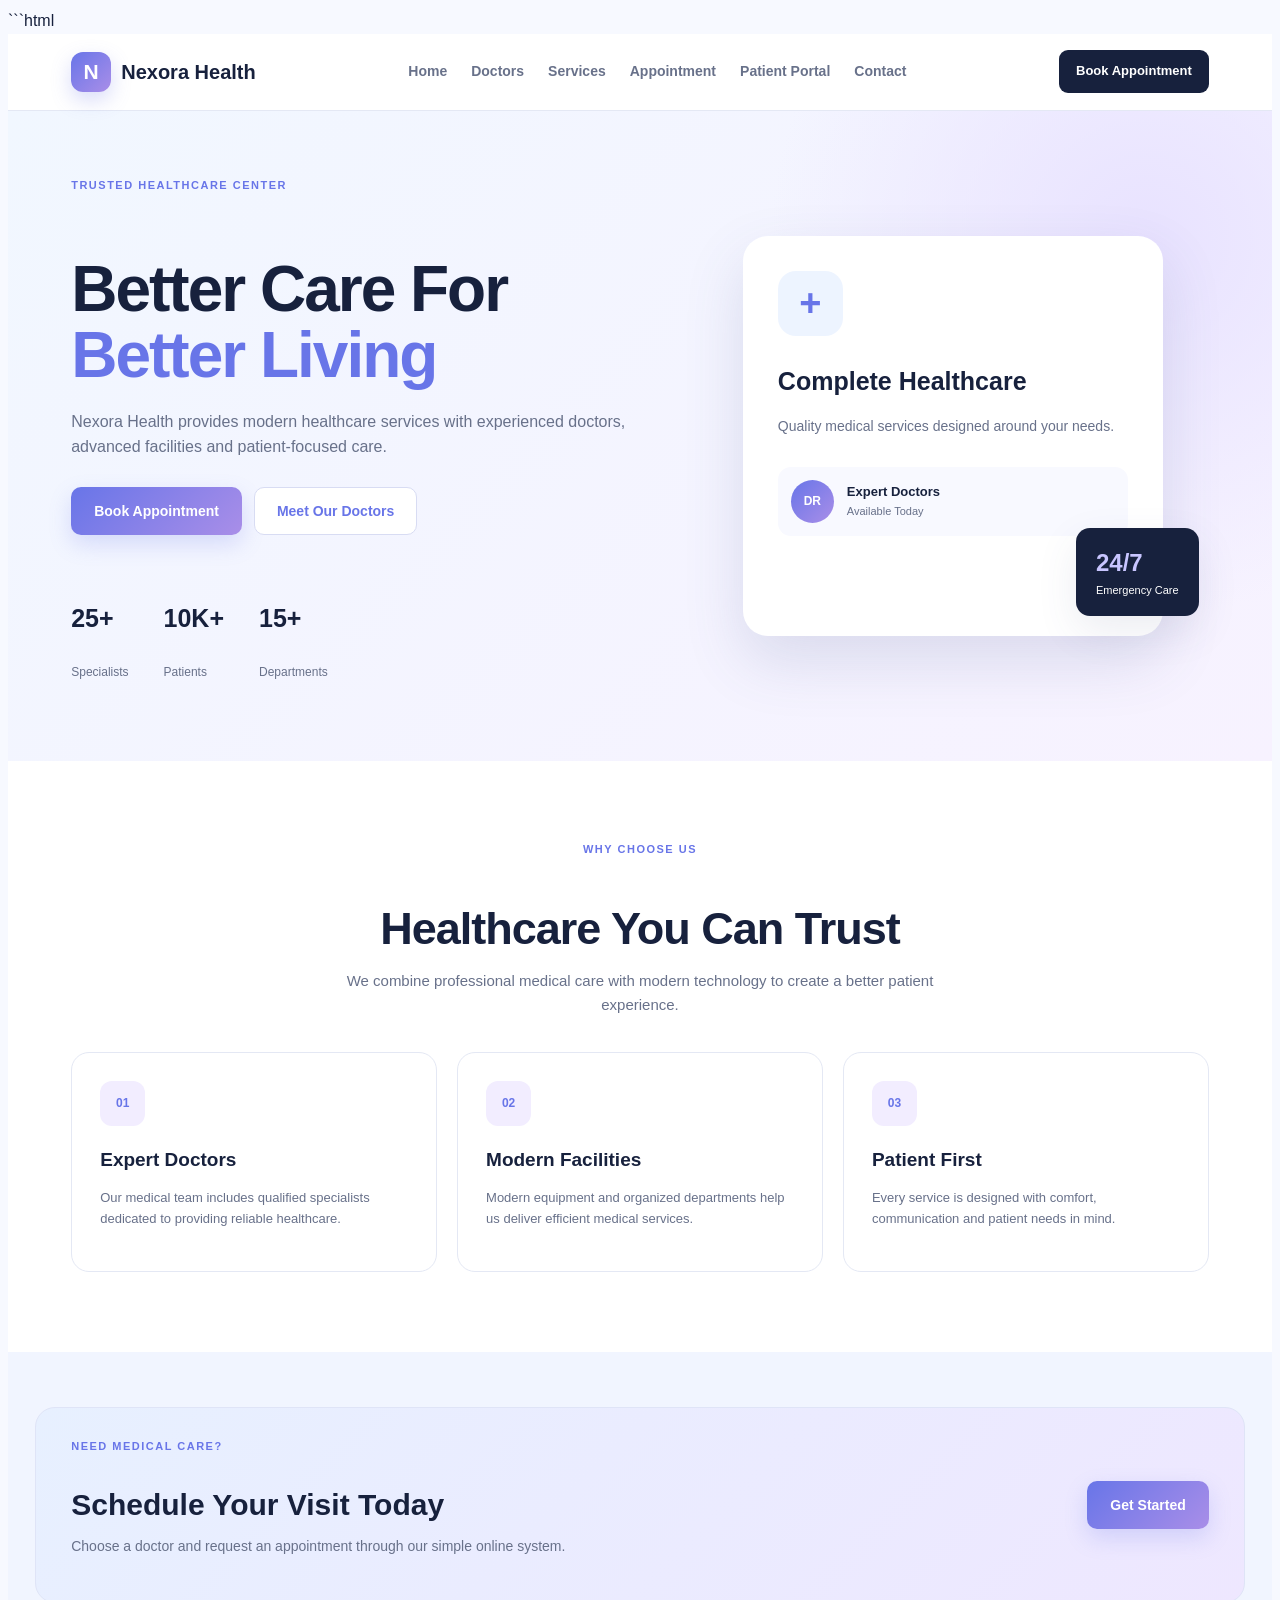
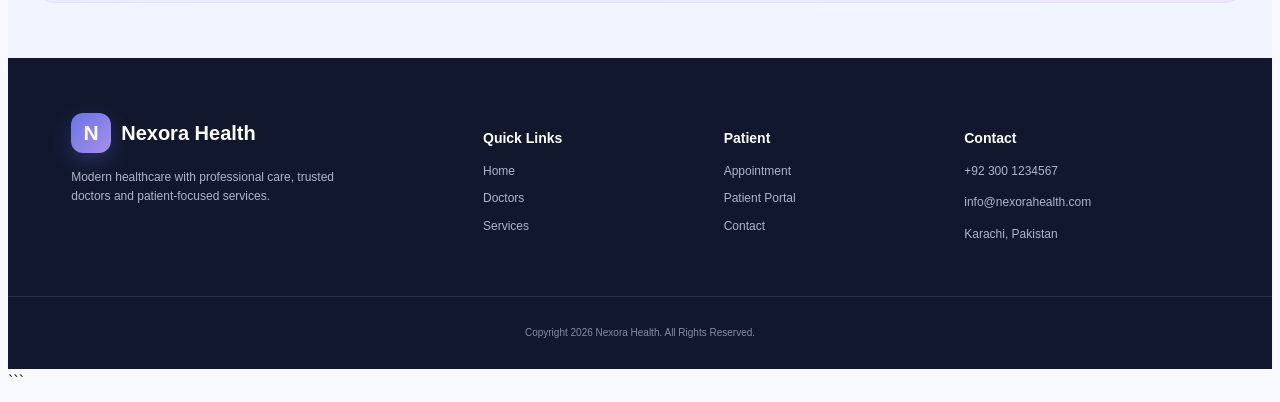
==== index.html @ 5ef644d7 "Rename index.htm to index.html" ====
```html
<!DOCTYPE html>
<html lang="en">
<head>
    <meta charset="UTF-8">
    <meta name="viewport" content="width=device-width, initial-scale=1.0">
    <title>Nexora Health - Modern Healthcare</title>
    <link rel="stylesheet" href="style.css">
</head>

<body>

<header class="header">
    <div class="container nav-container">

        <a href="index.htm" class="logo">
            <span class="logo-box">N</span>
            <span>Nexora Health</span>
        </a>

        <nav class="navbar">
            <a href="home.htm">Home</a>
            <a href="doctor.htm">Doctors</a>
            <a href="services.htm">Services</a>
            <a href="appointment.htm">Appointment</a>
            <a href="patient.htm">Patient Portal</a>
            <a href="contact.htm">Contact</a>
        </nav>

        <a href="appointment.htm" class="nav-btn">Book Appointment</a>

    </div>
</header>


<section class="hero landing-hero">

    <div class="container hero-grid">

        <div class="hero-content">

            <span class="small-label">TRUSTED HEALTHCARE CENTER</span>

            <h1>
                Better Care For
                <span>Better Living</span>
            </h1>

            <p>
                Nexora Health provides modern healthcare services
                with experienced doctors, advanced facilities and
                patient-focused care.
            </p>

            <div class="hero-buttons">
                <a href="appointment.htm" class="primary-btn">
                    Book Appointment
                </a>

                <a href="doctor.htm" class="secondary-btn">
                    Meet Our Doctors
                </a>
            </div>

            <div class="hero-stats">

                <div class="stat-box">
                    <h3>25+</h3>
                    <p>Specialists</p>
                </div>

                <div class="stat-box">
                    <h3>10K+</h3>
                    <p>Patients</p>
                </div>

                <div class="stat-box">
                    <h3>15+</h3>
                    <p>Departments</p>
                </div>

            </div>

        </div>


        <div class="hero-visual">

            <div class="medical-card main-medical-card">

                <div class="medical-symbol">+</div>

                <h3>Complete Healthcare</h3>

                <p>
                    Quality medical services designed
                    around your needs.
                </p>

                <div class="doctor-mini-card">
                    <div class="avatar">DR</div>

                    <div>
                        <strong>Expert Doctors</strong>
                        <small>Available Today</small>
                    </div>
                </div>

            </div>

            <div class="floating-card">
                <strong>24/7</strong>
                <span>Emergency Care</span>
            </div>

        </div>

    </div>

</section>


<section class="quick-section">

    <div class="container">

        <div class="section-heading center">
            <span class="small-label">WHY CHOOSE US</span>
            <h2>Healthcare You Can Trust</h2>
            <p>
                We combine professional medical care with
                modern technology to create a better patient experience.
            </p>
        </div>


        <div class="feature-grid">

            <div class="feature-card">
                <div class="feature-icon">01</div>
                <h3>Expert Doctors</h3>
                <p>
                    Our medical team includes qualified specialists
                    dedicated to providing reliable healthcare.
                </p>
            </div>

            <div class="feature-card">
                <div class="feature-icon">02</div>
                <h3>Modern Facilities</h3>
                <p>
                    Modern equipment and organized departments
                    help us deliver efficient medical services.
                </p>
            </div>

            <div class="feature-card">
                <div class="feature-icon">03</div>
                <h3>Patient First</h3>
                <p>
                    Every service is designed with comfort,
                    communication and patient needs in mind.
                </p>
            </div>

        </div>

    </div>

</section>


<section class="cta-section">

    <div class="container cta-box">

        <div>
            <span class="small-label">NEED MEDICAL CARE?</span>
            <h2>Schedule Your Visit Today</h2>
            <p>
                Choose a doctor and request an appointment
                through our simple online system.
            </p>
        </div>

        <a href="appointment.htm" class="primary-btn">
            Get Started
        </a>

    </div>

</section>


<footer class="footer">

    <div class="container footer-grid">

        <div>
            <a href="index.htm" class="logo footer-logo">
                <span class="logo-box">N</span>
                <span>Nexora Health</span>
            </a>

            <p>
                Modern healthcare with professional care,
                trusted doctors and patient-focused services.
            </p>
        </div>

        <div>
            <h3>Quick Links</h3>
            <a href="home.htm">Home</a>
            <a href="doctor.htm">Doctors</a>
            <a href="services.htm">Services</a>
        </div>

        <div>
            <h3>Patient</h3>
            <a href="appointment.htm">Appointment</a>
            <a href="patient.htm">Patient Portal</a>
            <a href="contact.htm">Contact</a>
        </div>

        <div>
            <h3>Contact</h3>
            <p>+92 300 1234567</p>
            <p>info@nexorahealth.com</p>
            <p>Karachi, Pakistan</p>
        </div>

    </div>

    <div class="footer-bottom">
        <p>Copyright 2026 Nexora Health. All Rights Reserved.</p>
    </div>

</footer>

<script src="script.js"></script>

</body>
</html>
```
---- style.css ----
```css
/* =========================================
   NEXORA HEALTH
   COMPLETE WEBSITE CSS
   ========================================= */


/* ---------- RESET ---------- */

* {
    margin: 0;
    padding: 0;
    box-sizing: border-box;
}

html {
    scroll-behavior: smooth;
}

body {
    font-family: Arial, Helvetica, sans-serif;
    background: #f7f9ff;
    color: #17213d;
    line-height: 1.6;
}

a {
    text-decoration: none;
    color: inherit;
}

button,
input,
select,
textarea {
    font-family: inherit;
}


/* ---------- COLORS ---------- */

:root {
    --primary: #6875e8;
    --primary-dark: #4e5bd0;
    --secondary: #a98ee8;

    --light-blue: #edf4ff;
    --light-purple: #f2edff;

    --dark: #17213d;
    --text: #68718a;

    --white: #ffffff;
    --border: #e4e8f4;

    --shadow: 0 15px 40px rgba(67, 76, 125, 0.10);
}


/* ---------- CONTAINER ---------- */

.container {
    width: 90%;
    max-width: 1180px;
    margin: 0 auto;
}


/* =========================================
   HEADER
   ========================================= */

.header {
    background: rgba(255, 255, 255, 0.97);
    border-bottom: 1px solid var(--border);

    position: sticky;
    top: 0;

    z-index: 1000;
}

.nav-container {
    min-height: 76px;

    display: flex;
    align-items: center;
    justify-content: space-between;

    gap: 25px;
}


/* ---------- LOGO ---------- */

.logo {
    display: flex;
    align-items: center;

    gap: 10px;

    font-size: 20px;
    font-weight: 800;

    color: var(--dark);

    white-space: nowrap;
}

.logo-box {
    width: 40px;
    height: 40px;

    border-radius: 12px;

    background: linear-gradient(
        135deg,
        var(--primary),
        var(--secondary)
    );

    color: var(--white);

    display: flex;
    align-items: center;
    justify-content: center;

    font-size: 21px;
    font-weight: 800;

    box-shadow:
        0 8px 20px rgba(104, 117, 232, 0.25);
}


/* ---------- NAVIGATION ---------- */

.navbar {
    display: flex;
    align-items: center;
    justify-content: center;

    gap: 24px;
}

.navbar a {
    color: #68718a;

    font-size: 14px;
    font-weight: 600;

    transition: 0.3s;

    position: relative;
}

.navbar a:hover,
.navbar a.active {
    color: var(--primary);
}

.navbar a.active::after {
    content: "";

    position: absolute;

    left: 0;
    right: 0;

    bottom: -9px;

    height: 2px;

    background: var(--primary);

    border-radius: 10px;
}


/* =========================================
   BUTTONS
   ========================================= */

.primary-btn,
.secondary-btn,
.nav-btn,
.outline-btn,
.card-btn,
.text-btn {
    display: inline-flex;

    align-items: center;
    justify-content: center;

    cursor: pointer;

    transition: 0.3s ease;
}

.primary-btn {
    padding: 13px 23px;

    background: linear-gradient(
        135deg,
        var(--primary),
        var(--secondary)
    );

    color: var(--white);

    border-radius: 10px;

    border: none;

    font-size: 14px;
    font-weight: 700;

    box-shadow:
        0 9px 22px rgba(104, 117, 232, 0.22);
}

.primary-btn:hover {
    transform: translateY(-2px);

    box-shadow:
        0 13px 28px rgba(104, 117, 232, 0.30);
}

.secondary-btn {
    padding: 12px 22px;

    background: var(--white);

    color: var(--primary);

    border: 1px solid #d8dcf3;

    border-radius: 10px;

    font-size: 14px;
    font-weight: 700;
}

.secondary-btn:hover {
    background: var(--light-blue);
}

.nav-btn {
    padding: 11px 17px;

    background: var(--dark);

    color: var(--white);

    border-radius: 9px;

    font-size: 13px;
    font-weight: 700;
}

.nav-btn:hover {
    background: var(--primary);
}


/* =========================================
   LABEL
   ========================================= */

.small-label {
    display: inline-block;

    color: var(--primary);

    font-size: 11px;

    font-weight: 800;

    letter-spacing: 1.5px;

    margin-bottom: 8px;
}


/* =========================================
   HERO
   ========================================= */

.hero {
    position: relative;
    overflow: hidden;
}

.landing-hero {
    min-height: 650px;

    display: flex;
    align-items: center;

    background:
        radial-gradient(
            circle at 90% 20%,
            #e8e2ff 0,
            transparent 30%
        ),
        linear-gradient(
            135deg,
            #f1f7ff,
            #f7f2ff
        );
}

.hero-grid {
    display: grid;

    grid-template-columns:
        1.05fr 0.95fr;

    align-items: center;

    gap: 60px;

    padding: 65px 0;
}

.hero-content h1 {
    max-width: 620px;

    font-size: clamp(44px, 5vw, 68px);

    line-height: 1.04;

    letter-spacing: -2px;

    color: var(--dark);

    margin-bottom: 20px;
}

.hero-content h1 span {
    display: block;

    color: var(--primary);
}

.hero-content > p {
    max-width: 570px;

    color: var(--text);

    font-size: 16px;

    margin-bottom: 27px;
}

.hero-buttons {
    display: flex;

    gap: 12px;

    flex-wrap: wrap;
}


/* ---------- HERO STATS ---------- */

.hero-stats {
    display: flex;

    gap: 35px;

    margin-top: 38px;
}

.stat-box h3 {
    font-size: 25px;

    color: var(--dark);
}

.stat-box p {
    font-size: 12px;

    color: var(--text);
}


/* =========================================
   HERO MEDICAL CARD
   ========================================= */

.hero-visual {
    min-height: 440px;

    position: relative;

    display: flex;

    align-items: center;
    justify-content: center;
}

.hero-visual::before {
    content: "";

    position: absolute;

    width: 360px;
    height: 360px;

    border-radius: 50%;

    background: linear-gradient(
        135deg,
        #dceaff,
        #e8dcff
    );

    opacity: 0.85;
}

.main-medical-card {
    position: relative;

    width: 350px;

    min-height: 330px;

    padding: 35px;

    background: var(--white);

    border-radius: 25px;

    box-shadow:
        0 25px 60px rgba(76, 86, 142, 0.16);

    z-index: 2;
}

.medical-symbol {
    width: 65px;
    height: 65px;

    border-radius: 18px;

    display: flex;
    align-items: center;
    justify-content: center;

    background: var(--light-blue);

    color: var(--primary);

    font-size: 38px;

    font-weight: 700;

    margin-bottom: 25px;
}

.main-medical-card h3 {
    font-size: 25px;

    margin-bottom: 8px;
}

.main-medical-card > p {
    color: var(--text);

    font-size: 14px;
}


/* ---------- MINI DOCTOR ---------- */

.doctor-mini-card {
    display: flex;

    align-items: center;

    gap: 13px;

    margin-top: 30px;

    padding: 13px;

    border-radius: 13px;

    background: #f8f9ff;
}

.avatar {
    width: 43px;
    height: 43px;

    border-radius: 50%;

    display: flex;
    align-items: center;
    justify-content: center;

    background: linear-gradient(
        135deg,
        var(--primary),
        var(--secondary)
    );

    color: var(--white);

    font-size: 12px;

    font-weight: 800;
}

.doctor-mini-card strong,
.doctor-mini-card small {
    display: block;
}

.doctor-mini-card strong {
    font-size: 13px;
}

.doctor-mini-card small {
    color: var(--text);

    font-size: 11px;
}


/* ---------- FLOATING CARD ---------- */

.floating-card {
    position: absolute;

    right: 2%;
    bottom: 40px;

    z-index: 3;

    padding: 16px 20px;

    background: var(--dark);

    color: var(--white);

    border-radius: 14px;

    box-shadow: var(--shadow);
}

.floating-card strong,
.floating-card span {
    display: block;
}

.floating-card strong {
    font-size: 24px;

    color: #c8c5ff;
}

.floating-card span {
    font-size: 11px;
}


/* =========================================
   SECTION HEADINGS
   ========================================= */

.section-heading {
    max-width: 650px;

    margin-bottom: 35px;
}

.section-heading.center {
    margin-left: auto;
    margin-right: auto;

    text-align: center;
}

.section-heading h2,
.about-content h2,
.appointment-info h2,
.portal-info h2,
.contact-information h2,
.contact-form-card h2 {
    font-size: clamp(31px, 4vw, 45px);

    line-height: 1.12;

    letter-spacing: -1px;

    color: var(--dark);

    margin-bottom: 12px;
}

.section-heading p {
    color: var(--text);

    font-size: 15px;
}


/* =========================================
   QUICK SECTION
   ========================================= */

.quick-section {
    padding: 80px 0;

    background: var(--white);
}


/* ---------- FEATURE GRID ---------- */

.feature-grid {
    display: grid;

    grid-template-columns:
        repeat(3, 1fr);

    gap: 20px;
}

.feature-card {
    padding: 28px;

    border: 1px solid var(--border);

    border-radius: 18px;

    background: var(--white);

    transition: 0.3s;
}

.feature-card:hover {
    transform: translateY(-5px);

    box-shadow: var(--shadow);

    border-color: #d6daf4;
}

.feature-icon {
    width: 45px;
    height: 45px;

    display: flex;
    align-items: center;
    justify-content: center;

    border-radius: 12px;

    background: var(--light-purple);

    color: var(--primary);

    font-size: 12px;

    font-weight: 800;

    margin-bottom: 18px;
}

.feature-card h3 {
    font-size: 19px;

    margin-bottom: 8px;
}

.feature-card p {
    color: var(--text);

    font-size: 13px;
}


/* =========================================
   CTA
   ========================================= */

.cta-section,
.doctor-cta {
    padding: 55px 0;

    background: #f1f5ff;
}

.cta-box {
    display: flex;

    align-items: center;

    justify-content: space-between;

    gap: 30px;

    padding: 30px 35px;

    background: linear-gradient(
        135deg,
        #e7f0ff,
        #eee7ff
    );

    border: 1px solid #dfe4f7;

    border-radius: 20px;
}

.cta-box h2 {
    font-size: 30px;

    line-height: 1.1;

    margin-bottom: 7px;
}

.cta-box p {
    color: var(--text);

    font-size: 14px;
}


/* =========================================
   PAGE HERO
   ========================================= */

.page-hero {
    padding: 70px 0 65px;

    background:
        radial-gradient(
            circle at 90% 20%,
            #e8e1ff,
            transparent 28%
        ),
        linear-gradient(
            135deg,
            #eef6ff,
            #f6f1ff
        );

    border-bottom: 1px solid var(--border);
}

.page-hero h1 {
    max-width: 760px;

    font-size: clamp(40px, 5vw, 60px);

    line-height: 1.05;

    letter-spacing: -1.8px;

    margin-bottom: 14px;
}

.page-hero p {
    max-width: 650px;

    color: var(--text);

    font-size: 16px;
}


/* =========================================
   SERVICES
   ========================================= */

.services-preview,
.services-section {
    padding: 75px 0;

    background: var(--white);
}

.service-grid {
    display: grid;

    grid-template-columns:
        repeat(3, 1fr);

    gap: 18px;
}

.service-card {
    padding: 26px;

    border: 1px solid var(--border);

    border-radius: 17px;

    background: var(--white);

    transition: 0.3s;
}

.service-card:hover {
    transform: translateY(-5px);

    box-shadow: var(--shadow);
}

.service-number {
    width: 42px;
    height: 42px;

    display: flex;
    align-items: center;
    justify-content: center;

    background: var(--light-blue);

    color: var(--primary);

    border-radius: 11px;

    font-size: 12px;

    font-weight: 800;

    margin-bottom: 18px;
}

.service-card h3 {
    font-size: 20px;

    margin-bottom: 7px;
}

.service-card p {
    color: var(--text);

    font-size: 13px;

    margin-bottom: 15px;
}

.service-card a {
    color: var(--primary);

    font-size: 13px;

    font-weight: 700;
}


/* =========================================
   ABOUT
   ========================================= */

.about-home {
    padding: 80px 0;

    background: #f7f9ff;
}

.two-column {
    display: grid;

    grid-template-columns:
        0.9fr 1.1fr;

    gap: 70px;

    align-items: center;
}


/* ---------- ABOUT VISUAL ---------- */

.about-visual {
    min-height: 390px;

    position: relative;

    display: flex;

    align-items: center;
    justify-content: center;
}

.about-visual::before {
    content: "";

    position: absolute;

    width: 310px;
    height: 310px;

    border-radius: 50%;

    background: linear-gradient(
        135deg,
        #dfedff,
        #eadfff
    );
}

.about-card {
    position: relative;

    background: var(--white);

    border-radius: 20px;

    box-shadow: var(--shadow);
}

.large-card {
    width: 260px;

    padding: 35px;

    z-index: 2;
}

.large-card .medical-symbol {
    width: 55px;
    height: 55px;

    font-size: 30px;

    margin-bottom: 18px;
}

.large-card h3 {
    font-size: 50px;

    line-height: 1;

    margin-bottom: 5px;
}

.large-card p {
    color: var(--text);

    font-size: 13px;
}

.small-card {
    position: absolute;

    right: 3%;
    bottom: 45px;

    padding: 20px;

    z-index: 3;
}

.small-card strong,
.small-card span {
    display: block;
}

.small-card strong {
    font-size: 25px;

    color: var(--primary);
}

.small-card span {
    color: var(--text);

    font-size: 11px;
}


/* ---------- ABOUT CONTENT ---------- */

.about-content > p {
    color: var(--text);

    font-size: 14px;

    margin-bottom: 12px;
}


/* ---------- CHECK LIST ---------- */

.check-list {
    margin: 22px 0 25px;
}

.check-list > div {
    display: flex;

    align-items: center;

    gap: 13px;

    margin-bottom: 12px;
}

.check-list span {
    width: 34px;
    height: 34px;

    border-radius: 9px;

    display: flex;
    align-items: center;
    justify-content: center;

    background: var(--light-purple);

    color: var(--primary);

    font-size: 10px;

    font-weight: 800;
}

.check-list p {
    color: var(--dark);

    font-size: 13px;
}


/* =========================================
   STATS
   ========================================= */

.stats-section {
    padding: 55px 0;

    background: var(--dark);

    color: var(--white);
}

.stats-grid {
    display: grid;

    grid-template-columns:
        repeat(4, 1fr);

    text-align: center;
}

.stats-grid h2 {
    font-size: 36px;

    color: #cdd0ff;
}

.stats-grid p {
    font-size: 12px;

    color: #b7bdd3;
}


/* =========================================
   LARGE SERVICES
   ========================================= */

.service-large-grid {
    display: grid;

    grid-template-columns:
        repeat(3, 1fr);

    gap: 20px;
}

.service-large-card {
    padding: 28px;

    border: 1px solid var(--border);

    background: var(--white);

    border-radius: 18px;

    transition: 0.3s;
}

.service-large-card:hover {
    transform: translateY(-5px);

    box-shadow: var(--shadow);
}

.service-top {
    display: flex;

    align-items: center;

    justify-content: space-between;

    margin-bottom: 20px;
}

.service-top > span {
    font-size: 12px;

    color: #a1a8bd;

    font-weight: 700;
}

.service-icon {
    width: 48px;
    height: 48px;

    border-radius: 13px;

    display: flex;
    align-items: center;
    justify-content: center;

    background: var(--light-purple);

    color: var(--primary);

    font-size: 12px;

    font-weight: 800;
}

.service-large-card h3 {
    font-size: 22px;

    margin-bottom: 8px;
}

.service-large-card > p {
    color: var(--text);

    font-size: 13px;

    margin-bottom: 17px;
}

.service-large-card ul {
    list-style: none;

    margin-bottom: 20px;
}

.service-large-card li {
    color: #5f6881;

    font-size: 12px;

    padding: 7px 0;

    border-bottom: 1px solid #eef0f6;
}

.service-large-card li::before {
    content: "+ ";

    color: var(--primary);

    font-weight: 800;
}

.text-btn {
    color: var(--primary);

    font-size: 13px;

    font-weight: 800;
}


/* =========================================
   EMERGENCY
   ========================================= */

.emergency-section {
    padding: 45px 0;

    background: #f7f9ff;
}

.emergency-box {
    display: flex;

    align-items: center;

    gap: 20px;

    padding: 27px 30px;

    background: linear-gradient(
        135deg,
        #eef5ff,
        #f2edff
    );

    border: 1px solid #dfe4f6;

    border-radius: 18px;
}

.emergency-icon {
    width: 58px;
    height: 58px;

    flex-shrink: 0;

    display: flex;
    align-items: center;
    justify-content: center;

    border-radius: 15px;

    background: var(--dark);

    color: #d0d3ff;

    font-size: 15px;

    font-weight: 800;
}

.emergency-box h2 {
    font-size: 24px;

    line-height: 1.15;

    margin-bottom: 4px;
}

.emergency-box p {
    color: var(--text);

    font-size: 13px;
}

.emergency-box .primary-btn {
    margin-left: auto;
}


/* =========================================
   DOCTORS
   ========================================= */

.doctors-section {
    padding: 75px 0;

    background: var(--white);
}

.doctor-grid {
    display: grid;

    grid-template-columns:
        repeat(3, 1fr);

    gap: 20px;
}


/* ---------- DOCTOR CARD ---------- */

.doctor-card {
    border: 1px solid var(--border);

    border-radius: 19px;

    overflow: hidden;

    background: var(--white);

    transition: 0.3s ease;
}

.doctor-card:hover {
    transform: translateY(-5px);

    box-shadow: var(--shadow);
}


/* ---------- DOCTOR IMAGE ---------- */

.doctor-image {
    width: 100%;

    height: 220px;

    overflow: hidden;

    position: relative;

    background: linear-gradient(
        135deg,
        #e5efff,
        #eee5ff
    );
}

.doctor-image img {
    width: 100%;
    height: 100%;

    display: block;

    object-fit: cover;

    object-position: center;

    transition: transform 0.4s ease;
}

.doctor-card:hover .doctor-image img {
    transform: scale(1.04);
}

.doctor-image::after {
    content: "";

    position: absolute;

    left: 0;
    right: 0;

    bottom: 0;

    height: 45%;

    background: linear-gradient(
        transparent,
        rgba(72, 81, 145, 0.12)
    );

    pointer-events: none;
}


/* ---------- DOCTOR INFORMATION ---------- */

.doctor-info {
    padding: 23px;
}

.doctor-speciality {
    color: var(--primary);

    font-size: 10px;

    letter-spacing: 1.2px;

    font-weight: 800;
}

.doctor-info h3 {
    font-size: 21px;

    margin: 6px 0;
}

.doctor-info > p {
    color: var(--text);

    font-size: 13px;

    margin-bottom: 15px;
}

.doctor-meta {
    display: flex;

    justify-content: space-between;

    gap: 8px;

    margin-bottom: 17px;
}

.doctor-meta span {
    color: #737b91;

    font-size: 10px;
}


/* ---------- DOCTOR BUTTON ---------- */

.card-btn {
    width: 100%;

    padding: 11px;

    border-radius: 9px;

    background: var(--light-blue);

    color: var(--primary);

    font-size: 12px;

    font-weight: 800;
}

.card-btn:hover {
    background: var(--primary);

    color: var(--white);
}


/* =========================================
   APPOINTMENT
   ========================================= */

.appointment-section {
    padding: 75px 0;

    background: var(--white);
}

.appointment-layout {
    display: grid;

    grid-template-columns:
        0.85fr 1.15fr;

    gap: 55px;

    align-items: start;
}

.appointment-info > p {
    color: var(--text);

    font-size: 14px;

    margin-bottom: 30px;
}

.appointment-feature {
    display: flex;

    gap: 15px;

    margin-bottom: 22px;
}

.appointment-feature h3 {
    font-size: 16px;

    margin-bottom: 3px;
}

.appointment-feature p {
    color: var(--text);

    font-size: 12px;
}


/* =========================================
   FORM CARDS
   ========================================= */

.appointment-form-card,
.login-card,
.contact-form-card {
    padding: 32px;

    background: var(--white);

    border: 1px solid var(--border);

    border-radius: 20px;

    box-shadow: var(--shadow);
}

.form-heading {
    margin-bottom: 25px;
}

.form-heading h2 {
    font-size: 27px;

    line-height: 1.15;
}


/* ---------- FORM ROW ---------- */

.form-row {
    display: grid;

    grid-template-columns:
        repeat(2, 1fr);

    gap: 15px;
}


/* ---------- FORM GROUP ---------- */

.form-group {
    margin-bottom: 17px;
}

.form-group label {
    display: block;

    color: var(--dark);

    font-size: 12px;

    font-weight: 700;

    margin-bottom: 7px;
}

.form-group input,
.form-group select,
.form-group textarea {
    width: 100%;

    border: 1px solid #dfe3ef;

    background: #fafbff;

    border-radius: 9px;

    padding: 12px 13px;

    outline: none;

    color: var(--dark);

    font-size: 13px;

    transition: 0.2s;
}

.form-group input:focus,
.form-group select:focus,
.form-group textarea:focus {
    border-color: var(--primary);

    background: var(--white);

    box-shadow:
        0 0 0 3px rgba(104, 117, 232, 0.08);
}

.form-group textarea {
    resize: vertical;
}

.form-btn {
    width: 100%;

    margin-top: 5px;
}

.form-message {
    margin-top: 12px;

    font-size: 12px;

    font-weight: 700;

    text-align: center;

    min-height: 18px;
}


/* =========================================
   PATIENT PORTAL
   ========================================= */

.portal-section {
    padding: 75px 0;

    background: var(--white);
}

.portal-layout {
    display: grid;

    grid-template-columns:
        1fr 0.8fr;

    gap: 70px;

    align-items: center;
}

.portal-info > p {
    max-width: 580px;

    color: var(--text);

    font-size: 14px;

    margin-bottom: 28px;
}

.portal-benefit {
    display: flex;

    gap: 14px;

    margin-bottom: 18px;
}

.portal-benefit .feature-icon {
    flex-shrink: 0;

    margin-bottom: 0;
}

.portal-benefit h3 {
    font-size: 16px;

    margin-bottom: 2px;
}

.portal-benefit p {
    color: var(--text);

    font-size: 12px;
}


/* =========================================
   LOGIN
   ========================================= */

.login-card {
    max-width: 450px;

    width: 100%;

    margin-left: auto;
}

.login-logo {
    margin-bottom: 20px;
}

.login-card h2 {
    font-size: 29px;

    line-height: 1.1;

    margin-bottom: 5px;
}

.login-card > p {
    color: var(--text);

    font-size: 13px;

    margin-bottom: 24px;
}


/* ---------- LOGIN OPTIONS ---------- */

.login-options {
    display: flex;

    justify-content: space-between;

    align-items: center;

    gap: 10px;

    margin: 2px 0 18px;
}

.remember-box {
    display: flex;

    align-items: center;

    gap: 7px;

    color: var(--text);

    font-size: 11px;
}

.login-options > a {
    color: var(--primary);

    font-size: 11px;

    font-weight: 700;
}


/* ---------- LOGIN DIVIDER ---------- */

.login-divider {
    position: relative;

    text-align: center;

    margin: 23px 0 18px;
}

.login-divider::before {
    content: "";

    position: absolute;

    top: 50%;

    left: 0;
    right: 0;

    height: 1px;

    background: var(--border);
}

.login-divider span {
    position: relative;

    padding: 0 12px;

    background: var(--white);

    color: #8b92a7;

    font-size: 11px;
}


/* ---------- OUTLINE BUTTON ---------- */

.outline-btn {
    width: 100%;

    padding: 11px;

    border: 1px solid #d8ddef;

    border-radius: 9px;

    color: var(--primary);

    font-size: 12px;

    font-weight: 800;
}

.outline-btn:hover {
    background: var(--light-blue);
}


/* =========================================
   PORTAL NOTE
   ========================================= */

.portal-note {
    padding: 0 0 70px;

    background: var(--white);
}

.info-box {
    display: flex;

    align-items: flex-start;

    gap: 15px;

    padding: 22px;

    background: #f3f6ff;

    border: 1px solid #e0e5f5;

    border-radius: 15px;
}

.info-box .feature-icon {
    flex-shrink: 0;

    margin-bottom: 0;
}

.info-box h3 {
    font-size: 16px;

    margin-bottom: 3px;
}

.info-box p {
    color: var(--text);

    font-size: 12px;
}


/* =========================================
   CONTACT
   ========================================= */

.contact-section {
    padding: 75px 0;

    background: var(--white);
}

.contact-layout {
    display: grid;

    grid-template-columns:
        0.9fr 1.1fr;

    gap: 60px;

    align-items: start;
}

.contact-information > p {
    color: var(--text);

    font-size: 14px;

    margin-bottom: 27px;

    max-width: 520px;
}


/* ---------- CONTACT CARDS ---------- */

.contact-card {
    display: flex;

    align-items: flex-start;

    gap: 14px;

    padding: 16px 0;

    border-bottom: 1px solid var(--border);
}

.contact-icon {
    width: 43px;
    height: 43px;

    flex-shrink: 0;

    display: flex;

    align-items: center;
    justify-content: center;

    background: var(--light-purple);

    color: var(--primary);

    border-radius: 11px;

    font-size: 11px;

    font-weight: 800;
}

.contact-card span {
    color: var(--primary);

    font-size: 9px;

    font-weight: 800;

    letter-spacing: 1px;
}

.contact-card h3 {
    font-size: 15px;

    margin: 2px 0;
}

.contact-card p {
    color: var(--text);

    font-size: 11px;
}


/* ---------- CONTACT FORM ---------- */

.contact-form-card > p {
    color: var(--text);

    font-size: 13px;

    margin-bottom: 22px;
}


/* =========================================
   LOCATION
   ========================================= */

.location-section {
    padding: 0 0 70px;

    background: var(--white);
}

.location-box {
    min-height: 260px;

    border-radius: 20px;

    overflow: hidden;

    background: linear-gradient(
        135deg,
        #eaf2ff,
        #eee7ff
    );

    border: 1px solid var(--border);

    display: flex;

    align-items: center;
    justify-content: center;
}

.location-placeholder {
    width: 280px;

    padding: 25px;

    text-align: center;

    background: var(--white);

    border-radius: 18px;

    box-shadow: var(--shadow);
}

.location-mark {
    width: 50px;
    height: 50px;

    margin: 0 auto 12px;

    display: flex;

    align-items: center;
    justify-content: center;

    border-radius: 14px;

    background: linear-gradient(
        135deg,
        var(--primary),
        var(--secondary)
    );

    color: var(--white);

    font-size: 20px;

    font-weight: 800;
}

.location-placeholder h3 {
    font-size: 18px;
}

.location-placeholder p {
    color: var(--text);

    font-size: 12px;
}

.location-placeholder span {
    color: var(--primary);

    font-size: 10px;

    font-weight: 700;
}


/* =========================================
   FOOTER
   ========================================= */

.footer {
    background: #11182e;

    color: var(--white);

    padding-top: 55px;
}

.footer-grid {
    display: grid;

    grid-template-columns:
        1.5fr 0.8fr 0.8fr 1fr;

    gap: 45px;

    padding-bottom: 45px;
}

.footer-logo {
    color: var(--white);

    margin-bottom: 15px;
}

.footer-grid > div > p {
    max-width: 300px;

    color: #aeb5c9;

    font-size: 12px;
}

.footer-grid h3 {
    font-size: 14px;

    margin-bottom: 13px;
}

.footer-grid a:not(.logo) {
    display: block;

    color: #aeb5c9;

    font-size: 12px;

    margin-bottom: 8px;

    transition: 0.2s;
}

.footer-grid a:not(.logo):hover {
    color: #c8caff;
}

.footer-grid div:last-child p {
    margin-bottom: 7px;
}


/* ---------- FOOTER BOTTOM ---------- */

.footer-bottom {
    border-top: 1px solid #28304a;

    padding: 18px 0;

    text-align: center;
}

.footer-bottom p {
    color: #858da4;

    font-size: 10px;
}


/* =========================================
   RESPONSIVE DESIGN
   ========================================= */


/* ---------- TABLET ---------- */

@media (max-width: 1050px) {

    .navbar {
        gap: 15px;
    }

    .navbar a {
        font-size: 12px;
    }

    .nav-btn {
        display: none;
    }

    .hero-grid {
        gap: 35px;
    }

    .service-grid,
    .service-large-grid,
    .doctor-grid {
        grid-template-columns:
            repeat(2, 1fr);
    }

    .footer-grid {
        grid-template-columns:
            repeat(2, 1fr);
    }

}


/* =========================================
   MOBILE
   ========================================= */

@media (max-width: 760px) {

    .container {
        width: 92%;
    }


    /* HEADER */

    .header {
        position: relative;
    }

    .nav-container {
        padding: 14px 0;

        flex-wrap: wrap;
    }

    .navbar {
        width: 100%;

        order: 3;

        overflow-x: auto;

        justify-content: flex-start;

        padding-bottom: 4px;

        gap: 18px;
    }

    .navbar a {
        white-space: nowrap;
    }

    .navbar a.active::after {
        bottom: -4px;
    }


    /* HERO */

    .landing-hero {
        min-height: auto;
    }

    .hero-grid,
    .two-column,
    .appointment-layout,
    .portal-layout,
    .contact-layout {
        grid-template-columns: 1fr;

        gap: 40px;
    }

    .hero-grid {
        padding: 55px 0;
    }

    .hero-content h1 {
        font-size: 45px;

        letter-spacing: -1.5px;
    }

    .hero-content > p {
        font-size: 14px;
    }

    .hero-stats {
        gap: 22px;
    }


    /* HERO VISUAL */

    .hero-visual {
        min-height: 370px;
    }

    .main-medical-card {
        width: 310px;
    }

    .floating-card {
        right: 0;

        bottom: 20px;
    }


    /* GRIDS */

    .feature-grid,
    .service-grid,
    .service-large-grid,
    .doctor-grid {
        grid-template-columns: 1fr;
    }


    /* SECTIONS */

    .quick-section,
    .services-preview,
    .services-section,
    .about-home,
    .doctors-section,
    .appointment-section,
    .portal-section,
    .contact-section {
        padding: 55px 0;
    }


    /* PAGE HERO */

    .page-hero {
        padding: 55px 0;
    }

    .page-hero h1 {
        font-size: 42px;
    }


    /* CTA */

    .cta-box,
    .emergency-box {
        flex-direction: column;

        align-items: flex-start;
    }

    .emergency-box .primary-btn {
        margin-left: 0;
    }


    /* STATS */

    .stats-grid {
        grid-template-columns:
            repeat(2, 1fr);

        gap: 28px;
    }


    /* FORMS */

    .form-row {
        grid-template-columns: 1fr;

        gap: 0;
    }

    .appointment-form-card,
    .login-card,
    .contact-form-card {
        padding: 23px;
    }

    .login-card {
        margin: 0 auto;
    }


    /* DOCTOR IMAGE */

    .doctor-image {
        height: 250px;
    }


    /* FOOTER */

    .footer-grid {
        grid-template-columns:
            1fr 1fr;

        gap: 30px;
    }

}


/* =========================================
   SMALL MOBILE
   ========================================= */

@media (max-width: 480px) {

    .logo {
        font-size: 17px;
    }

    .logo-box {
        width: 36px;
        height: 36px;

        font-size: 18px;
    }


    .hero-content h1 {
        font-size: 39px;
    }


    .hero-buttons {
        flex-direction: column;

        align-items: stretch;
    }

    .hero-buttons a {
        width: 100%;
    }


    .hero-stats {
        flex-wrap: wrap;
    }


    .main-medical-card {
        width: 280px;

        padding: 25px;
    }

    .hero-visual::before {
        width: 300px;
        height: 300px;
    }


    .page-hero h1 {
        font-size: 36px;
    }


    .section-heading h2,
    .about-content h2,
    .appointment-info h2,
    .portal-info h2,
    .contact-information h2,
    .contact-form-card h2 {
        font-size: 32px;
    }


    .footer-grid {
        grid-template-columns: 1fr;
    }

    .footer-grid > div > p {
        max-width: none;
    }

}
```
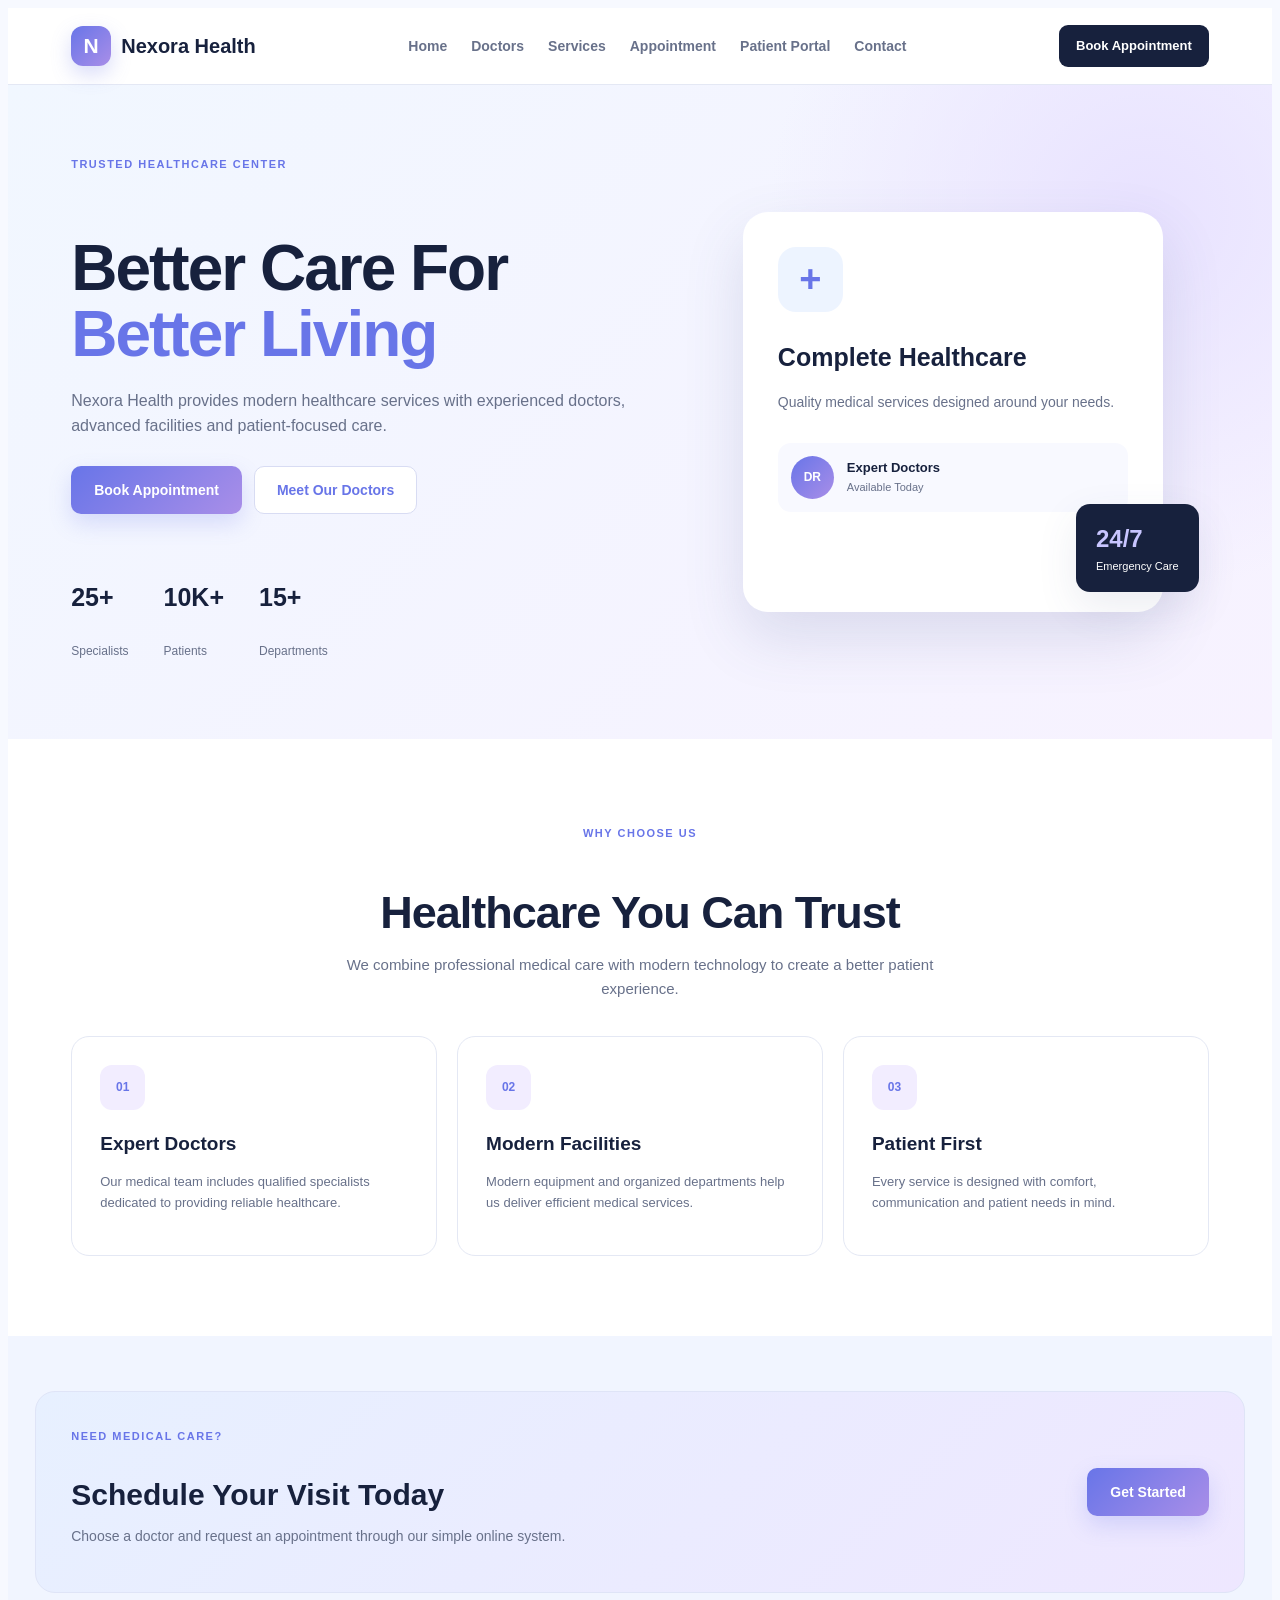
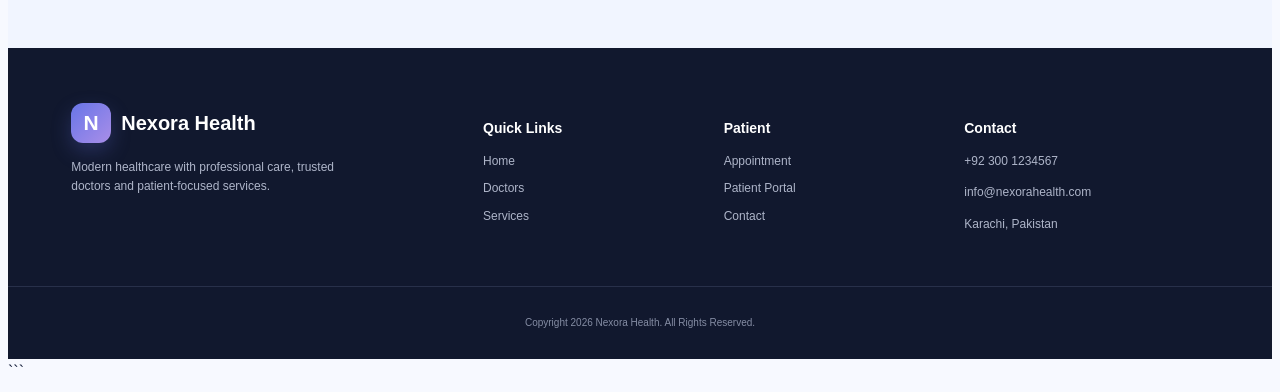
==== commit 13fb4885: "Update index.html" ====
--- a/index.html
+++ b/index.html
@@ -1,4 +1,3 @@
-```html
 <!DOCTYPE html>
 <html lang="en">
 <head>
@@ -13,7 +12,7 @@
 <header class="header">
     <div class="container nav-container">
 
-        <a href="index.htm" class="logo">
+        <a href="index.html" class="logo">
             <span class="logo-box">N</span>
             <span>Nexora Health</span>
         </a>
